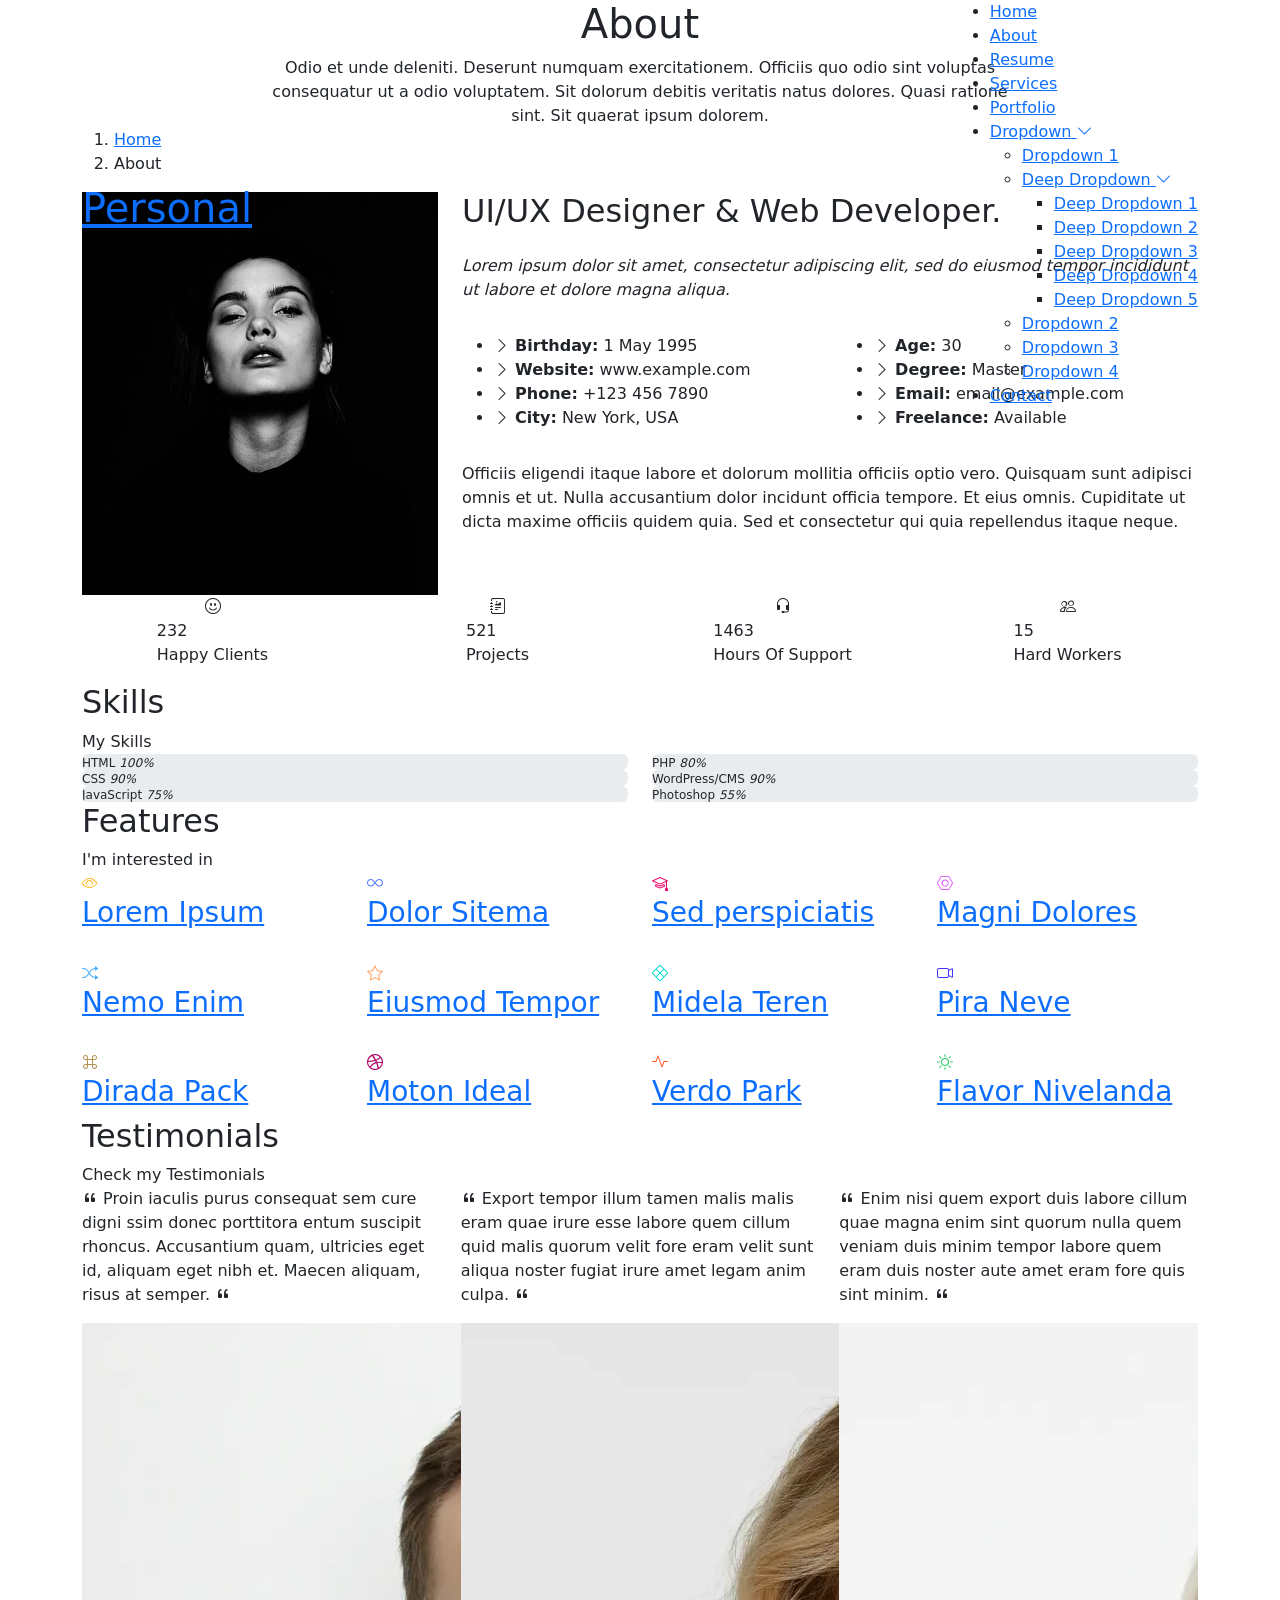
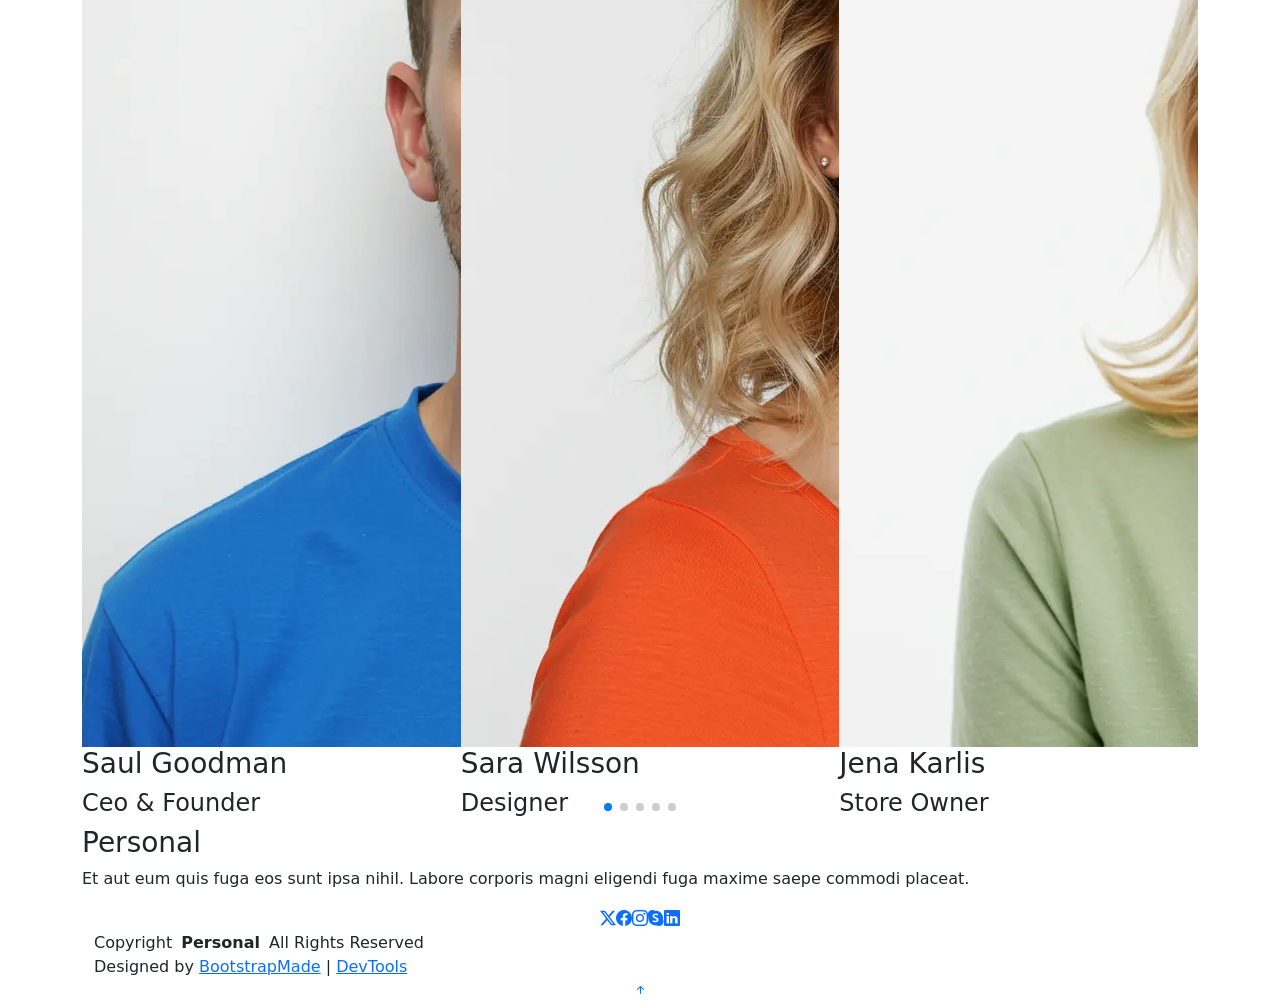
==== about.html @ 10276a89 "Upload for website template" ====
<!DOCTYPE html>
<html lang="en">

<head>
  <meta charset="utf-8">
  <meta content="width=device-width, initial-scale=1.0" name="viewport">
  <title>About - Personal Bootstrap Template</title>
  <meta name="description" content="">
  <meta name="keywords" content="">

  <!-- Favicons -->
  <link href="assets/img/favicon.png" rel="icon">
  <link href="assets/img/apple-touch-icon.png" rel="apple-touch-icon">

  <!-- Fonts -->
  <link href="https://fonts.googleapis.com" rel="preconnect">
  <link href="https://fonts.gstatic.com" rel="preconnect" crossorigin>
  <link href="https://fonts.googleapis.com/css2?family=Roboto:ital,wght@0,100;0,300;0,400;0,500;0,700;0,900;1,100;1,300;1,400;1,500;1,700;1,900&family=Poppins:ital,wght@0,100;0,200;0,300;0,400;0,500;0,600;0,700;0,800;0,900;1,100;1,200;1,300;1,400;1,500;1,600;1,700;1,800;1,900&family=Raleway:ital,wght@0,100;0,200;0,300;0,400;0,500;0,600;0,700;0,800;0,900;1,100;1,200;1,300;1,400;1,500;1,600;1,700;1,800;1,900&display=swap" rel="stylesheet">

  <!-- Vendor CSS Files -->
  <link href="assets/vendor/bootstrap/css/bootstrap.min.css" rel="stylesheet">
  <link href="assets/vendor/bootstrap-icons/bootstrap-icons.css" rel="stylesheet">
  <link href="assets/vendor/aos/aos.css" rel="stylesheet">
  <link href="assets/vendor/swiper/swiper-bundle.min.css" rel="stylesheet">
  <link href="assets/vendor/glightbox/css/glightbox.min.css" rel="stylesheet">

  <!-- Main CSS File -->
  <link href="assets/css/main.css" rel="stylesheet">

  <!-- =======================================================
  * Template Name: Personal
  * Template URL: https://bootstrapmade.com/personal-free-resume-bootstrap-template/
  * Updated: Mar 05 2025 with Bootstrap v5.3.3
  * Author: BootstrapMade.com
  * License: https://bootstrapmade.com/license/
  ======================================================== -->
</head>

<body class="about-page">

  <header id="header" class="header d-flex align-items-center fixed-top">
    <div class="container-fluid container-xl position-relative d-flex align-items-center justify-content-between">

      <a href="index.html" class="logo d-flex align-items-center">
        <!-- Uncomment the line below if you also wish to use an image logo -->
        <!-- <img src="assets/img/logo.webp" alt=""> -->
        <h1 class="sitename">Personal</h1>
      </a>

      <nav id="navmenu" class="navmenu">
        <ul>
          <li><a href="index.html">Home</a></li>
          <li><a href="about.html" class="active">About</a></li>
          <li><a href="resume.html">Resume</a></li>
          <li><a href="services.html">Services</a></li>
          <li><a href="portfolio.html">Portfolio</a></li>
          <li class="dropdown"><a href="#"><span>Dropdown</span> <i class="bi bi-chevron-down toggle-dropdown"></i></a>
            <ul>
              <li><a href="#">Dropdown 1</a></li>
              <li class="dropdown"><a href="#"><span>Deep Dropdown</span> <i class="bi bi-chevron-down toggle-dropdown"></i></a>
                <ul>
                  <li><a href="#">Deep Dropdown 1</a></li>
                  <li><a href="#">Deep Dropdown 2</a></li>
                  <li><a href="#">Deep Dropdown 3</a></li>
                  <li><a href="#">Deep Dropdown 4</a></li>
                  <li><a href="#">Deep Dropdown 5</a></li>
                </ul>
              </li>
              <li><a href="#">Dropdown 2</a></li>
              <li><a href="#">Dropdown 3</a></li>
              <li><a href="#">Dropdown 4</a></li>
            </ul>
          </li>
          <li><a href="contact.html">Contact</a></li>
        </ul>
        <i class="mobile-nav-toggle d-xl-none bi bi-list"></i>
      </nav>

    </div>
  </header>

  <main class="main">

    <!-- Page Title -->
    <div class="page-title" data-aos="fade">
      <div class="heading">
        <div class="container">
          <div class="row d-flex justify-content-center text-center">
            <div class="col-lg-8">
              <h1>About</h1>
              <p class="mb-0">Odio et unde deleniti. Deserunt numquam exercitationem. Officiis quo odio sint voluptas consequatur ut a odio voluptatem. Sit dolorum debitis veritatis natus dolores. Quasi ratione sint. Sit quaerat ipsum dolorem.</p>
            </div>
          </div>
        </div>
      </div>
      <nav class="breadcrumbs">
        <div class="container">
          <ol>
            <li><a href="index.html">Home</a></li>
            <li class="current">About</li>
          </ol>
        </div>
      </nav>
    </div><!-- End Page Title -->

    <!-- About Section -->
    <section id="about" class="about section">

      <div class="container" data-aos="fade-up" data-aos-delay="100">

        <div class="row gy-4 justify-content-center">
          <div class="col-lg-4">
            <img src="assets/img/profile-img.jpg" class="img-fluid" alt="">
          </div>
          <div class="col-lg-8 content">
            <h2>UI/UX Designer &amp; Web Developer.</h2>
            <p class="fst-italic py-3">
              Lorem ipsum dolor sit amet, consectetur adipiscing elit, sed do eiusmod tempor incididunt ut labore et dolore
              magna aliqua.
            </p>
            <div class="row">
              <div class="col-lg-6">
                <ul>
                  <li><i class="bi bi-chevron-right"></i> <strong>Birthday:</strong> <span>1 May 1995</span></li>
                  <li><i class="bi bi-chevron-right"></i> <strong>Website:</strong> <span>www.example.com</span></li>
                  <li><i class="bi bi-chevron-right"></i> <strong>Phone:</strong> <span>+123 456 7890</span></li>
                  <li><i class="bi bi-chevron-right"></i> <strong>City:</strong> <span>New York, USA</span></li>
                </ul>
              </div>
              <div class="col-lg-6">
                <ul>
                  <li><i class="bi bi-chevron-right"></i> <strong>Age:</strong> <span>30</span></li>
                  <li><i class="bi bi-chevron-right"></i> <strong>Degree:</strong> <span>Master</span></li>
                  <li><i class="bi bi-chevron-right"></i> <strong>Email:</strong> <span>email@example.com</span></li>
                  <li><i class="bi bi-chevron-right"></i> <strong>Freelance:</strong> <span>Available</span></li>
                </ul>
              </div>
            </div>
            <p class="py-3">
              Officiis eligendi itaque labore et dolorum mollitia officiis optio vero. Quisquam sunt adipisci omnis et ut. Nulla accusantium dolor incidunt officia tempore. Et eius omnis.
              Cupiditate ut dicta maxime officiis quidem quia. Sed et consectetur qui quia repellendus itaque neque.
            </p>
          </div>
        </div>

      </div>

    </section><!-- /About Section -->

    <!-- Stats Section -->
    <section id="stats" class="stats section">

      <div class="container" data-aos="fade-up" data-aos-delay="100">

        <div class="row gy-4">

          <div class="col-lg-3 col-md-6 d-flex flex-column align-items-center">
            <i class="bi bi-emoji-smile"></i>
            <div class="stats-item">
              <span data-purecounter-start="0" data-purecounter-end="232" data-purecounter-duration="1" class="purecounter"></span>
              <p>Happy Clients</p>
            </div>
          </div><!-- End Stats Item -->

          <div class="col-lg-3 col-md-6 d-flex flex-column align-items-center">
            <i class="bi bi-journal-richtext"></i>
            <div class="stats-item">
              <span data-purecounter-start="0" data-purecounter-end="521" data-purecounter-duration="1" class="purecounter"></span>
              <p>Projects</p>
            </div>
          </div><!-- End Stats Item -->

          <div class="col-lg-3 col-md-6 d-flex flex-column align-items-center">
            <i class="bi bi-headset"></i>
            <div class="stats-item">
              <span data-purecounter-start="0" data-purecounter-end="1463" data-purecounter-duration="1" class="purecounter"></span>
              <p>Hours Of Support</p>
            </div>
          </div><!-- End Stats Item -->

          <div class="col-lg-3 col-md-6 d-flex flex-column align-items-center">
            <i class="bi bi-people"></i>
            <div class="stats-item">
              <span data-purecounter-start="0" data-purecounter-end="15" data-purecounter-duration="1" class="purecounter"></span>
              <p>Hard Workers</p>
            </div>
          </div><!-- End Stats Item -->

        </div>

      </div>

    </section><!-- /Stats Section -->

    <!-- Skills Section -->
    <section id="skills" class="skills section">

      <!-- Section Title -->
      <div class="container section-title" data-aos="fade-up">
        <h2>Skills</h2>
        <div><span>My</span> <span class="description-title">Skills</span></div>
      </div><!-- End Section Title -->

      <div class="container" data-aos="fade-up" data-aos-delay="100">

        <div class="row skills-content skills-animation">

          <div class="col-lg-6">

            <div class="progress">
              <span class="skill"><span>HTML</span> <i class="val">100%</i></span>
              <div class="progress-bar-wrap">
                <div class="progress-bar" role="progressbar" aria-valuenow="100" aria-valuemin="0" aria-valuemax="100"></div>
              </div>
            </div><!-- End Skills Item -->

            <div class="progress">
              <span class="skill"><span>CSS</span> <i class="val">90%</i></span>
              <div class="progress-bar-wrap">
                <div class="progress-bar" role="progressbar" aria-valuenow="90" aria-valuemin="0" aria-valuemax="100"></div>
              </div>
            </div><!-- End Skills Item -->

            <div class="progress">
              <span class="skill"><span>JavaScript</span> <i class="val">75%</i></span>
              <div class="progress-bar-wrap">
                <div class="progress-bar" role="progressbar" aria-valuenow="75" aria-valuemin="0" aria-valuemax="100"></div>
              </div>
            </div><!-- End Skills Item -->

          </div>

          <div class="col-lg-6">

            <div class="progress">
              <span class="skill"><span>PHP</span> <i class="val">80%</i></span>
              <div class="progress-bar-wrap">
                <div class="progress-bar" role="progressbar" aria-valuenow="80" aria-valuemin="0" aria-valuemax="100"></div>
              </div>
            </div><!-- End Skills Item -->

            <div class="progress">
              <span class="skill"><span>WordPress/CMS</span> <i class="val">90%</i></span>
              <div class="progress-bar-wrap">
                <div class="progress-bar" role="progressbar" aria-valuenow="90" aria-valuemin="0" aria-valuemax="100"></div>
              </div>
            </div><!-- End Skills Item -->

            <div class="progress">
              <span class="skill"><span>Photoshop</span> <i class="val">55%</i></span>
              <div class="progress-bar-wrap">
                <div class="progress-bar" role="progressbar" aria-valuenow="55" aria-valuemin="0" aria-valuemax="100"></div>
              </div>
            </div><!-- End Skills Item -->

          </div>

        </div>

      </div>

    </section><!-- /Skills Section -->

    <!-- Interests Section -->
    <section id="interests" class="interests section">

      <!-- Section Title -->
      <div class="container section-title" data-aos="fade-up">
        <h2>Features</h2>
        <div><span>I'm</span> <span class="description-title">interested in</span></div>
      </div><!-- End Section Title -->

      <div class="container">

        <div class="row gy-4">

          <div class="col-lg-3 col-md-4" data-aos="fade-up" data-aos-delay="100">
            <div class="features-item">
              <i class="bi bi-eye" style="color: #ffbb2c;"></i>
              <h3><a href="" class="stretched-link">Lorem Ipsum</a></h3>
            </div>
          </div><!-- End Feature Item -->

          <div class="col-lg-3 col-md-4" data-aos="fade-up" data-aos-delay="200">
            <div class="features-item">
              <i class="bi bi-infinity" style="color: #5578ff;"></i>
              <h3><a href="" class="stretched-link">Dolor Sitema</a></h3>
            </div>
          </div><!-- End Feature Item -->

          <div class="col-lg-3 col-md-4" data-aos="fade-up" data-aos-delay="300">
            <div class="features-item">
              <i class="bi bi-mortarboard" style="color: #e80368;"></i>
              <h3><a href="" class="stretched-link">Sed perspiciatis</a></h3>
            </div>
          </div><!-- End Feature Item -->

          <div class="col-lg-3 col-md-4" data-aos="fade-up" data-aos-delay="400">
            <div class="features-item">
              <i class="bi bi-nut" style="color: #e361ff;"></i>
              <h3><a href="" class="stretched-link">Magni Dolores</a></h3>
            </div>
          </div><!-- End Feature Item -->

          <div class="col-lg-3 col-md-4" data-aos="fade-up" data-aos-delay="500">
            <div class="features-item">
              <i class="bi bi-shuffle" style="color: #47aeff;"></i>
              <h3><a href="" class="stretched-link">Nemo Enim</a></h3>
            </div>
          </div><!-- End Feature Item -->

          <div class="col-lg-3 col-md-4" data-aos="fade-up" data-aos-delay="600">
            <div class="features-item">
              <i class="bi bi-star" style="color: #ffa76e;"></i>
              <h3><a href="" class="stretched-link">Eiusmod Tempor</a></h3>
            </div>
          </div><!-- End Feature Item -->

          <div class="col-lg-3 col-md-4" data-aos="fade-up" data-aos-delay="700">
            <div class="features-item">
              <i class="bi bi-x-diamond" style="color: #11dbcf;"></i>
              <h3><a href="" class="stretched-link">Midela Teren</a></h3>
            </div>
          </div><!-- End Feature Item -->

          <div class="col-lg-3 col-md-4" data-aos="fade-up" data-aos-delay="800">
            <div class="features-item">
              <i class="bi bi-camera-video" style="color: #4233ff;"></i>
              <h3><a href="" class="stretched-link">Pira Neve</a></h3>
            </div>
          </div><!-- End Feature Item -->

          <div class="col-lg-3 col-md-4" data-aos="fade-up" data-aos-delay="900">
            <div class="features-item">
              <i class="bi bi-command" style="color: #b2904f;"></i>
              <h3><a href="" class="stretched-link">Dirada Pack</a></h3>
            </div>
          </div><!-- End Feature Item -->

          <div class="col-lg-3 col-md-4" data-aos="fade-up" data-aos-delay="1000">
            <div class="features-item">
              <i class="bi bi-dribbble" style="color: #b20969;"></i>
              <h3><a href="" class="stretched-link">Moton Ideal</a></h3>
            </div>
          </div><!-- End Feature Item -->

          <div class="col-lg-3 col-md-4" data-aos="fade-up" data-aos-delay="1100">
            <div class="features-item">
              <i class="bi bi-activity" style="color: #ff5828;"></i>
              <h3><a href="" class="stretched-link">Verdo Park</a></h3>
            </div>
          </div><!-- End Feature Item -->

          <div class="col-lg-3 col-md-4" data-aos="fade-up" data-aos-delay="1200">
            <div class="features-item">
              <i class="bi bi-brightness-high" style="color: #29cc61;"></i>
              <h3><a href="" class="stretched-link">Flavor Nivelanda</a></h3>
            </div>
          </div><!-- End Feature Item -->

        </div>

      </div>

    </section><!-- /Interests Section -->

    <!-- Testimonials Section -->
    <section id="testimonials" class="testimonials section">

      <!-- Section Title -->
      <div class="container section-title" data-aos="fade-up">
        <h2>Testimonials</h2>
        <div><span>Check my</span> <span class="description-title">Testimonials</span></div>
      </div><!-- End Section Title -->

      <div class="container" data-aos="fade-up" data-aos-delay="100">

        <div class="swiper init-swiper" data-speed="600" data-delay="5000">
          <script type="application/json" class="swiper-config">
            {
              "loop": true,
              "speed": 600,
              "autoplay": {
                "delay": 5000
              },
              "slidesPerView": "auto",
              "pagination": {
                "el": ".swiper-pagination",
                "type": "bullets",
                "clickable": true
              },
              "breakpoints": {
                "320": {
                  "slidesPerView": 1,
                  "spaceBetween": 40
                },
                "1200": {
                  "slidesPerView": 3,
                  "spaceBetween": 20
                }
              }
            }
          </script>
          <div class="swiper-wrapper">

            <div class="swiper-slide">
              <div class="testimonial-item" "="">
            <p>
              <i class=" bi bi-quote quote-icon-left"></i>
                <span>Proin iaculis purus consequat sem cure digni ssim donec porttitora entum suscipit rhoncus. Accusantium quam, ultricies eget id, aliquam eget nibh et. Maecen aliquam, risus at semper.</span>
                <i class="bi bi-quote quote-icon-right"></i>
                </p>
                <img src="assets/img/person/person-m-9.webp" class="testimonial-img" alt="">
                <h3>Saul Goodman</h3>
                <h4>Ceo &amp; Founder</h4>
              </div>
            </div><!-- End testimonial item -->

            <div class="swiper-slide">
              <div class="testimonial-item">
                <p>
                  <i class="bi bi-quote quote-icon-left"></i>
                  <span>Export tempor illum tamen malis malis eram quae irure esse labore quem cillum quid malis quorum velit fore eram velit sunt aliqua noster fugiat irure amet legam anim culpa.</span>
                  <i class="bi bi-quote quote-icon-right"></i>
                </p>
                <img src="assets/img/person/person-f-5.webp" class="testimonial-img" alt="">
                <h3>Sara Wilsson</h3>
                <h4>Designer</h4>
              </div>
            </div><!-- End testimonial item -->

            <div class="swiper-slide">
              <div class="testimonial-item">
                <p>
                  <i class="bi bi-quote quote-icon-left"></i>
                  <span>Enim nisi quem export duis labore cillum quae magna enim sint quorum nulla quem veniam duis minim tempor labore quem eram duis noster aute amet eram fore quis sint minim.</span>
                  <i class="bi bi-quote quote-icon-right"></i>
                </p>
                <img src="assets/img/person/person-f-12.webp" class="testimonial-img" alt="">
                <h3>Jena Karlis</h3>
                <h4>Store Owner</h4>
              </div>
            </div><!-- End testimonial item -->

            <div class="swiper-slide">
              <div class="testimonial-item">
                <p>
                  <i class="bi bi-quote quote-icon-left"></i>
                  <span>Fugiat enim eram quae cillum dolore dolor amet nulla culpa multos export minim fugiat dolor enim duis veniam ipsum anim magna sunt elit fore quem dolore labore illum veniam.</span>
                  <i class="bi bi-quote quote-icon-right"></i>
                </p>
                <img src="assets/img/person/person-m-12.webp" class="testimonial-img" alt="">
                <h3>Matt Brandon</h3>
                <h4>Freelancer</h4>
              </div>
            </div><!-- End testimonial item -->

            <div class="swiper-slide">
              <div class="testimonial-item">
                <p>
                  <i class="bi bi-quote quote-icon-left"></i>
                  <span>Quis quorum aliqua sint quem legam fore sunt eram irure aliqua veniam tempor noster veniam sunt culpa nulla illum cillum fugiat legam esse veniam culpa fore nisi cillum quid.</span>
                  <i class="bi bi-quote quote-icon-right"></i>
                </p>
                <img src="assets/img/person/person-m-13.webp" class="testimonial-img" alt="">
                <h3>John Larson</h3>
                <h4>Entrepreneur</h4>
              </div>
            </div><!-- End testimonial item -->

          </div>
          <div class="swiper-pagination"></div>
        </div>

      </div>

    </section><!-- /Testimonials Section -->

  </main>

  <footer id="footer" class="footer dark-background">
    <div class="container">
      <h3 class="sitename">Personal</h3>
      <p>Et aut eum quis fuga eos sunt ipsa nihil. Labore corporis magni eligendi fuga maxime saepe commodi placeat.</p>
      <div class="social-links d-flex justify-content-center">
        <a href=""><i class="bi bi-twitter-x"></i></a>
        <a href=""><i class="bi bi-facebook"></i></a>
        <a href=""><i class="bi bi-instagram"></i></a>
        <a href=""><i class="bi bi-skype"></i></a>
        <a href=""><i class="bi bi-linkedin"></i></a>
      </div>
      <div class="container">
        <div class="copyright">
          <span>Copyright</span> <strong class="px-1 sitename">Personal</strong> <span>All Rights Reserved</span>
        </div>
        <div class="credits">
          <!-- All the links in the footer should remain intact. -->
          <!-- You can delete the links only if you've purchased the pro version. -->
          <!-- Licensing information: https://bootstrapmade.com/license/ -->
          <!-- Purchase the pro version with working PHP/AJAX contact form: [buy-url] -->
          Designed by <a href="https://bootstrapmade.com/">BootstrapMade</a> | <a href="https://bootstrapmade.com/tools/">DevTools</a>
        </div>
      </div>
    </div>
  </footer>

  <!-- Scroll Top -->
  <a href="#" id="scroll-top" class="scroll-top d-flex align-items-center justify-content-center"><i class="bi bi-arrow-up-short"></i></a>

  <!-- Preloader -->
  <div id="preloader"></div>

  <!-- Vendor JS Files -->
  <script src="assets/vendor/bootstrap/js/bootstrap.bundle.min.js"></script>
  <script src="assets/vendor/php-email-form/validate.js"></script>
  <script src="assets/vendor/aos/aos.js"></script>
  <script src="assets/vendor/typed.js/typed.umd.js"></script>
  <script src="assets/vendor/purecounter/purecounter_vanilla.js"></script>
  <script src="assets/vendor/waypoints/noframework.waypoints.js"></script>
  <script src="assets/vendor/swiper/swiper-bundle.min.js"></script>
  <script src="assets/vendor/glightbox/js/glightbox.min.js"></script>
  <script src="assets/vendor/imagesloaded/imagesloaded.pkgd.min.js"></script>
  <script src="assets/vendor/isotope-layout/isotope.pkgd.min.js"></script>

  <!-- Main JS File -->
  <script src="assets/js/main.js"></script>

</body>

</html>
---- assets/css/main.css ----
/**
* Template Name: Personal
* Template URL: https://bootstrapmade.com/personal-free-resume-bootstrap-template/
* Updated: Mar 05 2025 with Bootstrap v5.3.3
* Author: BootstrapMade.com
* License: https://bootstrapmade.com/license/
*/

/*--------------------------------------------------------------
# Font & Color Variables
# Help: https://bootstrapmade.com/color-system/
--------------------------------------------------------------*/
/* Fonts */
:root {
  --default-font: "Roboto",  system-ui, -apple-system, "Segoe UI", Roboto, "Helvetica Neue", Arial, "Noto Sans", "Liberation Sans", sans-serif, "Apple Color Emoji", "Segoe UI Emoji", "Segoe UI Symbol", "Noto Color Emoji";
  --heading-font: "Raleway",  sans-serif;
  --nav-font: "Poppins",  sans-serif;
}

/* Global Colors - The following color variables are used throughout the website. Updating them here will change the color scheme of the entire website */
:root { 
  --background-color: #000000; /* Background color for the entire website, including individual sections */
  --default-color: #fafafa; /* Default color used for the majority of the text content across the entire website */
  --heading-color: #ffffff; /* Color for headings, subheadings and title throughout the website */
  --accent-color: #18d26e; /* Accent color that represents your brand on the website. It's used for buttons, links, and other elements that need to stand out */
  --surface-color: #1a1a1a; /* The surface color is used as a background of boxed elements within sections, such as cards, icon boxes, or other elements that require a visual separation from the global background. */
  --contrast-color: #000000; /* Contrast color for text, ensuring readability against backgrounds of accent, heading, or default colors. */
}

/* Nav Menu Colors - The following color variables are used specifically for the navigation menu. They are separate from the global colors to allow for more customization options */
:root {
  --nav-color: #fafafa;  /* The default color of the main navmenu links */
  --nav-hover-color: #18d26e; /* Applied to main navmenu links when they are hovered over or active */
  --nav-mobile-background-color: #1a1a1a; /* Used as the background color for mobile navigation menu */
  --nav-dropdown-background-color: #1a1a1a; /* Used as the background color for dropdown items that appear when hovering over primary navigation items */
  --nav-dropdown-color: #fafafa; /* Used for navigation links of the dropdown items in the navigation menu. */
  --nav-dropdown-hover-color: #18d26e; /* Similar to --nav-hover-color, this color is applied to dropdown navigation links when they are hovered over. */
}

/* Color Presets - These classes override global colors when applied to any section or element, providing reuse of the sam color scheme. */

.light-background {
  --background-color: #1a1a1a;
  --surface-color: #343434;
}

.dark-background {
  --background-color: rgba(15, 15, 15, 0.975);
  --default-color: #ffffff;
  --heading-color: #ffffff;
  --surface-color: #292929f9;
  --contrast-color: #000000;
}

/* Smooth scroll */
:root {
  scroll-behavior: smooth;
}

/*--------------------------------------------------------------
# General Styling & Shared Classes
--------------------------------------------------------------*/
body {
  color: var(--default-color);
  background-color: var(--background-color);
  font-family: var(--default-font);
}

a {
  color: var(--accent-color);
  text-decoration: none;
  transition: 0.3s;
}

a:hover {
  color: color-mix(in srgb, var(--accent-color), transparent 25%);
  text-decoration: none;
}

h1,
h2,
h3,
h4,
h5,
h6 {
  color: var(--heading-color);
  font-family: var(--heading-font);
}

/* PHP Email Form Messages
------------------------------*/
.php-email-form .error-message {
  display: none;
  background: #df1529;
  color: #ffffff;
  text-align: left;
  padding: 15px;
  margin-bottom: 24px;
  font-weight: 600;
}

.php-email-form .sent-message {
  display: none;
  color: #ffffff;
  background: #059652;
  text-align: center;
  padding: 15px;
  margin-bottom: 24px;
  font-weight: 600;
}

.php-email-form .loading {
  display: none;
  background: var(--surface-color);
  text-align: center;
  padding: 15px;
  margin-bottom: 24px;
}

.php-email-form .loading:before {
  content: "";
  display: inline-block;
  border-radius: 50%;
  width: 24px;
  height: 24px;
  margin: 0 10px -6px 0;
  border: 3px solid var(--accent-color);
  border-top-color: var(--surface-color);
  animation: php-email-form-loading 1s linear infinite;
}

@keyframes php-email-form-loading {
  0% {
    transform: rotate(0deg);
  }

  100% {
    transform: rotate(360deg);
  }
}

/*--------------------------------------------------------------
# Global Header
--------------------------------------------------------------*/
.header {
  --background-color: rgba(0, 0, 0, 0);
  color: var(--default-color);
  background-color: var(--background-color);
  padding: 15px 0;
  transition: all 0.5s;
  z-index: 997;
}

.header .logo {
  line-height: 1;
}

.header .logo img {
  max-height: 32px;
  margin-right: 8px;
}

.header .logo h1 {
  font-size: 30px;
  margin: 0;
  font-weight: 700;
  color: var(--heading-color);
}

.scrolled .header {
  box-shadow: 0px 0 18px rgba(0, 0, 0, 0.1);
}

/* Global Header on Scroll
------------------------------*/
.scrolled .header {
  --background-color: rgba(0, 0, 0, 0.8);
}

/*--------------------------------------------------------------
# Navigation Menu
--------------------------------------------------------------*/
/* Desktop Navigation */
@media (min-width: 1200px) {
  .navmenu {
    padding: 0;
  }

  .navmenu ul {
    margin: 0;
    padding: 0;
    display: flex;
    list-style: none;
    align-items: center;
  }

  .navmenu li {
    position: relative;
  }

  .navmenu>ul>li {
    white-space: nowrap;
    padding: 15px 14px;
  }

  .navmenu>ul>li:last-child {
    padding-right: 0;
  }

  .navmenu a,
  .navmenu a:focus {
    color: var(--nav-color);
    font-size: 15px;
    padding: 0 2px;
    font-family: var(--nav-font);
    font-weight: 400;
    display: flex;
    align-items: center;
    justify-content: space-between;
    white-space: nowrap;
    transition: 0.3s;
    position: relative;
  }

  .navmenu a i,
  .navmenu a:focus i {
    font-size: 12px;
    line-height: 0;
    margin-left: 5px;
    transition: 0.3s;
  }

  .navmenu>ul>li>a:before {
    content: "";
    position: absolute;
    height: 2px;
    bottom: -6px;
    left: 0;
    background-color: var(--nav-hover-color);
    visibility: hidden;
    width: 0px;
    transition: all 0.3s ease-in-out 0s;
  }

  .navmenu a:hover:before,
  .navmenu li:hover>a:before,
  .navmenu .active:before {
    visibility: visible;
    width: 25px;
  }

  .navmenu li:hover>a,
  .navmenu .active,
  .navmenu .active:focus {
    color: var(--nav-hover-color);
  }

  .navmenu .dropdown ul {
    margin: 0;
    padding: 10px 0;
    background: var(--nav-dropdown-background-color);
    display: block;
    position: absolute;
    visibility: hidden;
    left: 14px;
    top: 130%;
    opacity: 0;
    transition: 0.3s;
    border-radius: 4px;
    z-index: 99;
    box-shadow: 0px 0px 30px rgba(0, 0, 0, 0.1);
  }

  .navmenu .dropdown ul li {
    min-width: 200px;
  }

  .navmenu .dropdown ul a {
    padding: 10px 20px;
    font-size: 15px;
    text-transform: none;
    color: var(--nav-dropdown-color);
  }

  .navmenu .dropdown ul a i {
    font-size: 12px;
  }

  .navmenu .dropdown ul a:hover,
  .navmenu .dropdown ul .active:hover,
  .navmenu .dropdown ul li:hover>a {
    color: var(--nav-dropdown-hover-color);
  }

  .navmenu .dropdown:hover>ul {
    opacity: 1;
    top: 100%;
    visibility: visible;
  }

  .navmenu .dropdown .dropdown ul {
    top: 0;
    left: -90%;
    visibility: hidden;
  }

  .navmenu .dropdown .dropdown:hover>ul {
    opacity: 1;
    top: 0;
    left: -100%;
    visibility: visible;
  }
}

/* Mobile Navigation */
@media (max-width: 1199px) {
  .mobile-nav-toggle {
    color: var(--nav-color);
    font-size: 28px;
    line-height: 0;
    margin-right: 10px;
    cursor: pointer;
    transition: color 0.3s;
  }

  .navmenu {
    padding: 0;
    z-index: 9997;
  }

  .navmenu ul {
    display: none;
    list-style: none;
    position: absolute;
    inset: 60px 20px 20px 20px;
    padding: 10px 0;
    margin: 0;
    border-radius: 6px;
    background-color: var(--nav-mobile-background-color);
    border: 1px solid color-mix(in srgb, var(--default-color), transparent 90%);
    box-shadow: none;
    overflow-y: auto;
    transition: 0.3s;
    z-index: 9998;
  }

  .navmenu a,
  .navmenu a:focus {
    color: var(--nav-dropdown-color);
    padding: 10px 20px;
    font-family: var(--nav-font);
    font-size: 17px;
    font-weight: 500;
    display: flex;
    align-items: center;
    justify-content: space-between;
    white-space: nowrap;
    transition: 0.3s;
  }

  .navmenu a i,
  .navmenu a:focus i {
    font-size: 12px;
    line-height: 0;
    margin-left: 5px;
    width: 30px;
    height: 30px;
    display: flex;
    align-items: center;
    justify-content: center;
    border-radius: 50%;
    transition: 0.3s;
    background-color: color-mix(in srgb, var(--accent-color), transparent 90%);
  }

  .navmenu a i:hover,
  .navmenu a:focus i:hover {
    background-color: var(--accent-color);
    color: var(--contrast-color);
  }

  .navmenu a:hover,
  .navmenu .active,
  .navmenu .active:focus {
    color: var(--nav-dropdown-hover-color);
  }

  .navmenu .active i,
  .navmenu .active:focus i {
    background-color: var(--accent-color);
    color: var(--contrast-color);
    transform: rotate(180deg);
  }

  .navmenu .dropdown ul {
    position: static;
    display: none;
    z-index: 99;
    padding: 10px 0;
    margin: 10px 20px;
    background-color: var(--nav-dropdown-background-color);
    transition: all 0.5s ease-in-out;
  }

  .navmenu .dropdown ul ul {
    background-color: rgba(33, 37, 41, 0.1);
  }

  .navmenu .dropdown>.dropdown-active {
    display: block;
    background-color: rgba(33, 37, 41, 0.03);
  }

  .mobile-nav-active {
    overflow: hidden;
  }

  .mobile-nav-active .mobile-nav-toggle {
    color: #fff;
    position: absolute;
    font-size: 32px;
    top: 15px;
    right: 15px;
    margin-right: 0;
    z-index: 9999;
  }

  .mobile-nav-active .navmenu {
    position: fixed;
    overflow: hidden;
    inset: 0;
    background: rgba(33, 37, 41, 0.8);
    transition: 0.3s;
  }

  .mobile-nav-active .navmenu>ul {
    display: block;
  }
}

/*--------------------------------------------------------------
# Global Footer
--------------------------------------------------------------*/
.footer {
  color: var(--default-color);
  background-color: var(--background-color);
  font-size: 14px;
  text-align: center;
  padding: 30px 0;
  position: relative;
}

.footer h3 {
  font-size: 36px;
  font-weight: 700;
  position: relative;
  padding: 0;
  margin: 0 0 15px 0;
}

.footer p {
  font-size: 15;
  font-style: italic;
  padding: 0;
  margin: 0 0 30px 0;
}

.footer .social-links {
  margin: 0 0 30px 0;
}

.footer .social-links a {
  font-size: 16px;
  display: flex;
  align-items: center;
  justify-content: center;
  background: var(--accent-color);
  color: var(--contrast-color);
  line-height: 1;
  margin: 0 4px;
  border-radius: 50%;
  text-align: center;
  width: 36px;
  height: 36px;
  transition: 0.3s;
}

.footer .social-links a:hover {
  background: color-mix(in srgb, var(--accent-color), transparent 20%);
  text-decoration: none;
}

.footer .copyright {
  padding-top: 25px;
  border-top: 1px solid color-mix(in srgb, var(--default-color), transparent 90%);
}

.footer .credits {
  font-size: 13px;
  padding-top: 5px;
}

/*--------------------------------------------------------------
# Preloader
--------------------------------------------------------------*/
#preloader {
  position: fixed;
  inset: 0;
  z-index: 999999;
  overflow: hidden;
  background: var(--background-color);
  transition: all 0.6s ease-out;
}

#preloader:before {
  content: "";
  position: fixed;
  top: calc(50% - 30px);
  left: calc(50% - 30px);
  border: 6px solid #ffffff;
  border-color: var(--accent-color) transparent var(--accent-color) transparent;
  border-radius: 50%;
  width: 60px;
  height: 60px;
  animation: animate-preloader 1.5s linear infinite;
}

@keyframes animate-preloader {
  0% {
    transform: rotate(0deg);
  }

  100% {
    transform: rotate(360deg);
  }
}

/*--------------------------------------------------------------
# Scroll Top Button
--------------------------------------------------------------*/
.scroll-top {
  position: fixed;
  visibility: hidden;
  opacity: 0;
  right: 15px;
  bottom: -15px;
  z-index: 99999;
  background-color: var(--accent-color);
  width: 44px;
  height: 44px;
  border-radius: 50px;
  transition: all 0.4s;
}

.scroll-top i {
  font-size: 24px;
  color: var(--contrast-color);
  line-height: 0;
}

.scroll-top:hover {
  background-color: color-mix(in srgb, var(--accent-color), transparent 20%);
  color: var(--contrast-color);
}

.scroll-top.active {
  visibility: visible;
  opacity: 1;
  bottom: 15px;
}

/*--------------------------------------------------------------
# Disable aos animation delay on mobile devices
--------------------------------------------------------------*/
@media screen and (max-width: 768px) {
  [data-aos-delay] {
    transition-delay: 0 !important;
  }
}

/*--------------------------------------------------------------
# Global Page Titles & Breadcrumbs
--------------------------------------------------------------*/
.page-title {
  color: var(--default-color);
  background-color: var(--background-color);
  position: relative;
}

.page-title .heading {
  padding: 160px 0 80px 0;
  border-top: 1px solid color-mix(in srgb, var(--default-color), transparent 90%);
}

.page-title .heading h1 {
  font-size: 38px;
  font-weight: 700;
}

.page-title nav {
  background-color: color-mix(in srgb, var(--default-color), transparent 90%);
  padding: 20px 0;
}

.page-title nav ol {
  display: flex;
  flex-wrap: wrap;
  list-style: none;
  margin: 0;
  font-size: 16px;
  font-weight: 600;
}

.page-title nav ol li+li {
  padding-left: 10px;
}

.page-title nav ol li+li::before {
  content: "/";
  display: inline-block;
  padding-right: 10px;
  color: color-mix(in srgb, var(--default-color), transparent 70%);
}

/*--------------------------------------------------------------
# Global Sections
--------------------------------------------------------------*/
section,
.section {
  color: var(--default-color);
  background-color: var(--background-color);
  padding: 60px 0;
  scroll-margin-top: 100px;
  overflow: clip;
}

@media (max-width: 1199px) {

  section,
  .section {
    scroll-margin-top: 66px;
  }
}

/*--------------------------------------------------------------
# Global Section Titles
--------------------------------------------------------------*/
.section-title {
  padding-bottom: 60px;
  position: relative;
}

.section-title h2 {
  font-size: 14px;
  font-weight: 500;
  padding: 0;
  line-height: 1px;
  margin: 0;
  letter-spacing: 1.5px;
  text-transform: uppercase;
  color: color-mix(in srgb, var(--default-color), transparent 50%);
  position: relative;
}

.section-title h2::after {
  content: "";
  width: 120px;
  height: 1px;
  display: inline-block;
  background: var(--accent-color);
  margin: 4px 10px;
}

.section-title div {
  color: var(--heading-color);
  margin: 0;
  margin: 0;
  font-size: 28px;
  font-weight: 700;
  text-transform: uppercase;
  font-family: var(--heading-font);
}

/*--------------------------------------------------------------
# Hero Section
--------------------------------------------------------------*/
.hero {
  width: 100%;
  min-height: 100vh;
  position: relative;
  padding: 80px 0;
  display: flex;
  align-items: center;
  justify-content: center;
}

.hero img {
  position: absolute;
  inset: 0;
  display: block;
  width: 100%;
  height: 100%;
  object-fit: cover;
  z-index: 1;
}

.hero .container {
  position: relative;
  z-index: 3;
}

.hero h2 {
  margin: 0;
  font-size: 64px;
  font-weight: 700;
}

.hero p {
  margin: 5px 0 0 0;
  font-size: 26px;
}

.hero p span {
  letter-spacing: 1px;
  border-bottom: 2px solid var(--accent-color);
}

.hero .social-links {
  margin-top: 25px;
}

.hero .social-links a {
  background-color: color-mix(in srgb, var(--default-color), transparent 90%);
  color: var(--default-color);
  font-size: 14px;
  width: 40px;
  height: 40px;
  border-radius: 50px;
  display: inline-flex;
  align-items: center;
  justify-content: center;
  margin-right: 20px;
  transition: 0.3s;
}

.hero .social-links a:hover {
  background-color: var(--accent-color);
}

@media (max-width: 768px) {
  .hero h2 {
    font-size: 32px;
  }

  .hero p {
    font-size: 20px;
  }
}

/*--------------------------------------------------------------
# About Section
--------------------------------------------------------------*/
.about .content h2 {
  font-weight: 700;
  font-size: 24px;
}

.about .content ul {
  list-style: none;
  padding: 0;
}

.about .content ul li {
  margin-bottom: 20px;
  display: flex;
  align-items: center;
}

.about .content ul strong {
  margin-right: 10px;
}

.about .content ul i {
  font-size: 16px;
  margin-right: 5px;
  color: var(--accent-color);
  line-height: 0;
}

/*--------------------------------------------------------------
# Stats Section
--------------------------------------------------------------*/
.stats i {
  background-color: var(--surface-color);
  color: var(--accent-color);
  box-shadow: 0px 2px 25px rgba(0, 0, 0, 0.1);
  width: 54px;
  height: 54px;
  font-size: 24px;
  border-radius: 50px;
  border: 2px solid var(--background-color);
  display: inline-flex;
  align-items: center;
  justify-content: center;
  position: relative;
  z-index: 1;
}

.stats .stats-item {
  background-color: var(--surface-color);
  margin-top: -27px;
  padding: 30px 30px 25px 30px;
  width: 100%;
  position: relative;
  text-align: center;
  box-shadow: 0px 2px 35px rgba(0, 0, 0, 0.1);
  border-radius: 4px;
  z-index: 0;
}

.stats .stats-item span {
  font-size: 36px;
  display: block;
  font-weight: 700;
  color: color-mix(in srgb, var(--default-color), transparent 20%);
}

.stats .stats-item p {
  padding: 0;
  margin: 0;
  font-family: var(--heading-font);
  font-size: 16px;
}

/*--------------------------------------------------------------
# Skills Section
--------------------------------------------------------------*/
.skills .progress {
  height: 60px;
  display: block;
  background: none;
  border-radius: 0;
}

.skills .progress .skill {
  color: var(--heading-color);
  padding: 0;
  margin: 0 0 6px 0;
  text-transform: uppercase;
  display: block;
  font-weight: 600;
  font-family: var(--heading-font);
}

.skills .progress .skill .val {
  float: right;
  font-style: normal;
}

.skills .progress-bar-wrap {
  background: color-mix(in srgb, var(--default-color), transparent 90%);
  height: 10px;
}

.skills .progress-bar {
  width: 1px;
  height: 10px;
  transition: 0.9s;
  background-color: var(--accent-color);
}

/*--------------------------------------------------------------
# Interests Section
--------------------------------------------------------------*/
.interests .features-item {
  background-color: var(--surface-color);
  display: flex;
  align-items: center;
  padding: 20px;
  transition: 0.3s;
  border: 1px solid color-mix(in srgb, var(--default-color), transparent 90%);
  position: relative;
}

.interests .features-item i {
  font-size: 32px;
  padding-right: 10px;
  line-height: 0;
}

.interests .features-item h3 {
  font-weight: 700;
  margin: 0;
  padding: 0;
  line-height: 1;
  font-size: 16px;
}

.interests .features-item h3 a {
  color: var(--heading-color);
  transition: 0.3s;
}

.interests .features-item:hover {
  border-color: var(--accent-color);
}

.interests .features-item:hover h3 a {
  color: var(--accent-color);
}

/*--------------------------------------------------------------
# Testimonials Section
--------------------------------------------------------------*/
.testimonials .testimonials-carousel,
.testimonials .testimonials-slider {
  overflow: hidden;
}

.testimonials .testimonial-item {
  box-sizing: content-box;
  min-height: 320px;
}

.testimonials .testimonial-item .testimonial-img {
  width: 90px;
  border-radius: 50%;
  margin: -40px 0 0 40px;
  position: relative;
  z-index: 2;
  border: 6px solid var(--background-color);
}

.testimonials .testimonial-item h3 {
  font-size: 18px;
  font-weight: bold;
  margin: 10px 0 5px 45px;
}

.testimonials .testimonial-item h4 {
  font-size: 14px;
  color: color-mix(in srgb, var(--default-color), transparent 20%);
  margin: 0 0 0 45px;
}

.testimonials .testimonial-item .quote-icon-left,
.testimonials .testimonial-item .quote-icon-right {
  color: color-mix(in srgb, var(--accent-color), transparent 50%);
  font-size: 26px;
  line-height: 0;
}

.testimonials .testimonial-item .quote-icon-left {
  display: inline-block;
  left: -5px;
  position: relative;
}

.testimonials .testimonial-item .quote-icon-right {
  display: inline-block;
  right: -5px;
  position: relative;
  top: 10px;
  transform: scale(-1, -1);
}

.testimonials .testimonial-item p {
  font-style: italic;
  margin: 0 15px 0 15px;
  padding: 20px 20px 60px 20px;
  background: var(--surface-color);
  border-radius: 6px;
  position: relative;
  z-index: 1;
}

.testimonials .swiper-wrapper {
  height: auto;
}

.testimonials .swiper-pagination {
  margin-top: 20px;
  position: relative;
}

.testimonials .swiper-pagination .swiper-pagination-bullet {
  width: 12px;
  height: 12px;
  background-color: var(--background-color);
  opacity: 1;
  border: 1px solid var(--accent-color);
}

.testimonials .swiper-pagination .swiper-pagination-bullet-active {
  background-color: var(--accent-color);
}

/*--------------------------------------------------------------
# Resume Section
--------------------------------------------------------------*/
.resume .resume-title {
  color: var(--heading-color);
  font-size: 26px;
  font-weight: 700;
  margin-top: 20px;
  margin-bottom: 20px;
}

.resume .resume-item {
  padding: 0 0 20px 20px;
  margin-top: -2px;
  border-left: 2px solid var(--accent-color);
  position: relative;
}

.resume .resume-item h4 {
  line-height: 18px;
  font-size: 18px;
  font-weight: 600;
  text-transform: uppercase;
  color: color-mix(in srgb, var(--default-color), transparent 20%);
  margin-bottom: 10px;
}

.resume .resume-item h5 {
  font-size: 16px;
  padding: 5px 15px;
  display: inline-block;
  font-weight: 600;
  margin-bottom: 10px;
}

.resume .resume-item ul {
  padding-left: 20px;
}

.resume .resume-item ul li {
  padding-bottom: 10px;
}

.resume .resume-item:last-child {
  padding-bottom: 0;
}

.resume .resume-item::before {
  content: "";
  position: absolute;
  width: 16px;
  height: 16px;
  border-radius: 50px;
  left: -9px;
  top: 0;
  background: var(--background-color);
  border: 2px solid var(--accent-color);
}

/*--------------------------------------------------------------
# Services Section
--------------------------------------------------------------*/
.services .service-item {
  background-color: var(--surface-color);
  text-align: center;
  padding: 80px 20px;
  transition: all ease-in-out 0.3s;
  height: 100%;
}

.services .service-item .icon {
  margin: 0 auto;
  width: 64px;
  height: 64px;
  background: var(--accent-color);
  border-radius: 4px;
  display: flex;
  align-items: center;
  justify-content: center;
  margin-bottom: 20px;
  transition: 0.3s;
  transform-style: preserve-3d;
}

.services .service-item .icon i {
  color: var(--contrast-color);
  font-size: 28px;
  transition: ease-in-out 0.3s;
}

.services .service-item .icon::before {
  position: absolute;
  content: "";
  left: -8px;
  top: -8px;
  height: 100%;
  width: 100%;
  background: color-mix(in srgb, var(--accent-color), transparent 80%);
  border-radius: 5px;
  transition: all 0.3s ease-out 0s;
  transform: translateZ(-1px);
}

.services .service-item h3 {
  font-weight: 700;
  margin: 10px 0 15px 0;
  font-size: 22px;
}

.services .service-item p {
  line-height: 24px;
  font-size: 14px;
  margin-bottom: 0;
}

.services .service-item:hover {
  background: var(--accent-color);
  border-color: var(--accent-color);
}

.services .service-item:hover .icon {
  background: var(--surface-color);
}

.services .service-item:hover .icon i {
  color: var(--accent-color);
}

.services .service-item:hover .icon::before {
  background: color-mix(in srgb, var(--background-color), transparent 70%);
}

.services .service-item:hover h3,
.services .service-item:hover p {
  color: var(--contrast-color);
}

/*--------------------------------------------------------------
# Service Details Section
--------------------------------------------------------------*/
.service-details .services-list {
  background-color: var(--surface-color);
  padding: 10px 30px;
  border: 1px solid color-mix(in srgb, var(--default-color), transparent 90%);
  margin-bottom: 20px;
}

.service-details .services-list a {
  display: block;
  line-height: 1;
  padding: 8px 0 8px 15px;
  border-left: 3px solid color-mix(in srgb, var(--default-color), transparent 70%);
  margin: 20px 0;
  color: color-mix(in srgb, var(--default-color), transparent 20%);
  transition: 0.3s;
}

.service-details .services-list a.active {
  color: var(--heading-color);
  font-weight: 700;
  border-color: var(--accent-color);
}

.service-details .services-list a:hover {
  border-color: var(--accent-color);
}

.service-details .services-img {
  margin-bottom: 20px;
}

.service-details h3 {
  font-size: 26px;
  font-weight: 700;
}

.service-details h4 {
  font-size: 20px;
  font-weight: 700;
}

.service-details p {
  font-size: 15px;
}

.service-details ul {
  list-style: none;
  padding: 0;
  font-size: 15px;
}

.service-details ul li {
  padding: 5px 0;
  display: flex;
  align-items: center;
}

.service-details ul i {
  font-size: 20px;
  margin-right: 8px;
  color: var(--accent-color);
}

/*--------------------------------------------------------------
# Portfolio Section
--------------------------------------------------------------*/
.portfolio .portfolio-filters {
  padding: 0;
  margin: 0 auto 20px auto;
  list-style: none;
  text-align: center;
}

.portfolio .portfolio-filters li {
  cursor: pointer;
  display: inline-block;
  padding: 0;
  font-size: 18px;
  font-weight: 500;
  margin: 0 10px;
  line-height: 1;
  margin-bottom: 5px;
  transition: all 0.3s ease-in-out;
}

.portfolio .portfolio-filters li:hover,
.portfolio .portfolio-filters li.filter-active {
  color: var(--accent-color);
}

.portfolio .portfolio-filters li:first-child {
  margin-left: 0;
}

.portfolio .portfolio-filters li:last-child {
  margin-right: 0;
}

@media (max-width: 575px) {
  .portfolio .portfolio-filters li {
    font-size: 14px;
    margin: 0 5px;
  }
}

.portfolio .portfolio-content {
  position: relative;
  overflow: hidden;
}

.portfolio .portfolio-content img {
  transition: 0.3s;
}

.portfolio .portfolio-content .portfolio-info {
  opacity: 0;
  position: absolute;
  inset: 0;
  z-index: 3;
  transition: all ease-in-out 0.3s;
  background: rgba(0, 0, 0, 0.6);
  padding: 15px;
}

.portfolio .portfolio-content .portfolio-info h4 {
  font-size: 14px;
  padding: 5px 10px;
  font-weight: 400;
  color: #ffffff;
  display: inline-block;
  background-color: var(--accent-color);
}

.portfolio .portfolio-content .portfolio-info p {
  position: absolute;
  bottom: 10px;
  text-align: center;
  display: inline-block;
  left: 0;
  right: 0;
  font-size: 16px;
  font-weight: 600;
  color: rgba(255, 255, 255, 0.8);
}

.portfolio .portfolio-content .portfolio-info .preview-link,
.portfolio .portfolio-content .portfolio-info .details-link {
  position: absolute;
  left: calc(50% - 40px);
  font-size: 26px;
  top: calc(50% - 14px);
  color: #fff;
  transition: 0.3s;
  line-height: 1.2;
}

.portfolio .portfolio-content .portfolio-info .preview-link:hover,
.portfolio .portfolio-content .portfolio-info .details-link:hover {
  color: var(--accent-color);
}

.portfolio .portfolio-content .portfolio-info .details-link {
  left: 50%;
  font-size: 34px;
  line-height: 0;
}

.portfolio .portfolio-content:hover .portfolio-info {
  opacity: 1;
}

.portfolio .portfolio-content:hover img {
  transform: scale(1.1);
}

/*--------------------------------------------------------------
# Portfolio Details Section
--------------------------------------------------------------*/
.portfolio-details .portfolio-details-slider img {
  width: 100%;
}

.portfolio-details .portfolio-details-slider .swiper-pagination {
  margin-top: 20px;
  position: relative;
}

.portfolio-details .portfolio-details-slider .swiper-pagination .swiper-pagination-bullet {
  width: 12px;
  height: 12px;
  background-color: color-mix(in srgb, var(--default-color), transparent 85%);
  opacity: 1;
}

.portfolio-details .portfolio-details-slider .swiper-pagination .swiper-pagination-bullet-active {
  background-color: var(--accent-color);
}

.portfolio-details .portfolio-info {
  background-color: var(--surface-color);
  padding: 30px;
  box-shadow: 0px 0 30px rgba(0, 0, 0, 0.1);
}

.portfolio-details .portfolio-info h3 {
  font-size: 22px;
  font-weight: 700;
  margin-bottom: 20px;
  padding-bottom: 20px;
  border-bottom: 1px solid color-mix(in srgb, var(--default-color), transparent 85%);
}

.portfolio-details .portfolio-info ul {
  list-style: none;
  padding: 0;
  font-size: 15px;
}

.portfolio-details .portfolio-info ul li+li {
  margin-top: 10px;
}

.portfolio-details .portfolio-description {
  padding-top: 30px;
}

.portfolio-details .portfolio-description h2 {
  font-size: 26px;
  font-weight: 700;
  margin-bottom: 20px;
}

.portfolio-details .portfolio-description p {
  padding: 0;
  color: color-mix(in srgb, var(--default-color), transparent 30%);
}

/*--------------------------------------------------------------
# Starter Section Section
--------------------------------------------------------------*/
.starter-section {
  /* Add your styles here */
}

/*--------------------------------------------------------------
# Contact Section
--------------------------------------------------------------*/
.contact .info-item {
  box-shadow: 0px 0px 20px rgba(0, 0, 0, 0.1);
  padding: 20px 30px;
}

.contact .info-item .icon {
  color: var(--contrast-color);
  background-color: var(--accent-color);
  width: 56px;
  height: 56px;
  font-size: 24px;
  display: flex;
  justify-content: center;
  align-items: center;
  transition: all 0.3s ease-in-out;
  border-radius: 50%;
  margin-right: 15px;
}

.contact .info-item h3 {
  font-size: 18px;
  font-weight: 700;
  margin: 0 0 2px 0;
}

.contact .info-item p {
  padding: 0;
  margin-bottom: 0;
  font-size: 14px;
}

.contact .info-item .social-links a {
  font-size: 24px;
  display: inline-block;
  line-height: 1;
  margin: 4px 6px 0 0;
  transition: 0.3s;
  color: color-mix(in srgb, var(--default-color), transparent 50%);
}

.contact .info-item .social-links a:hover {
  color: var(--accent-color);
}

.contact .php-email-form {
  box-shadow: 0px 0px 20px rgba(0, 0, 0, 0.1);
  padding: 30px;
  margin-top: 30px;
}

@media (max-width: 575px) {
  .contact .php-email-form {
    padding: 20px;
  }
}

.contact .php-email-form input[type=text],
.contact .php-email-form input[type=email],
.contact .php-email-form textarea {
  color: var(--default-color);
  background-color: color-mix(in srgb, var(--background-color), transparent 50%);
  border-color: color-mix(in srgb, var(--default-color), transparent 80%);
  font-size: 14px;
  padding: 10px 15px;
  box-shadow: none;
  border-radius: 0;
}

.contact .php-email-form input[type=text]:focus,
.contact .php-email-form input[type=email]:focus,
.contact .php-email-form textarea:focus {
  border-color: var(--accent-color);
}

.contact .php-email-form input[type=text]::placeholder,
.contact .php-email-form input[type=email]::placeholder,
.contact .php-email-form textarea::placeholder {
  color: color-mix(in srgb, var(--default-color), transparent 70%);
}

.contact .php-email-form button[type=submit] {
  color: var(--contrast-color);
  background: var(--accent-color);
  border: 0;
  padding: 10px 30px;
  transition: 0.4s;
  border-radius: 50px;
}

.contact .php-email-form button[type=submit]:hover {
  background: color-mix(in srgb, var(--accent-color), transparent 20%);
}
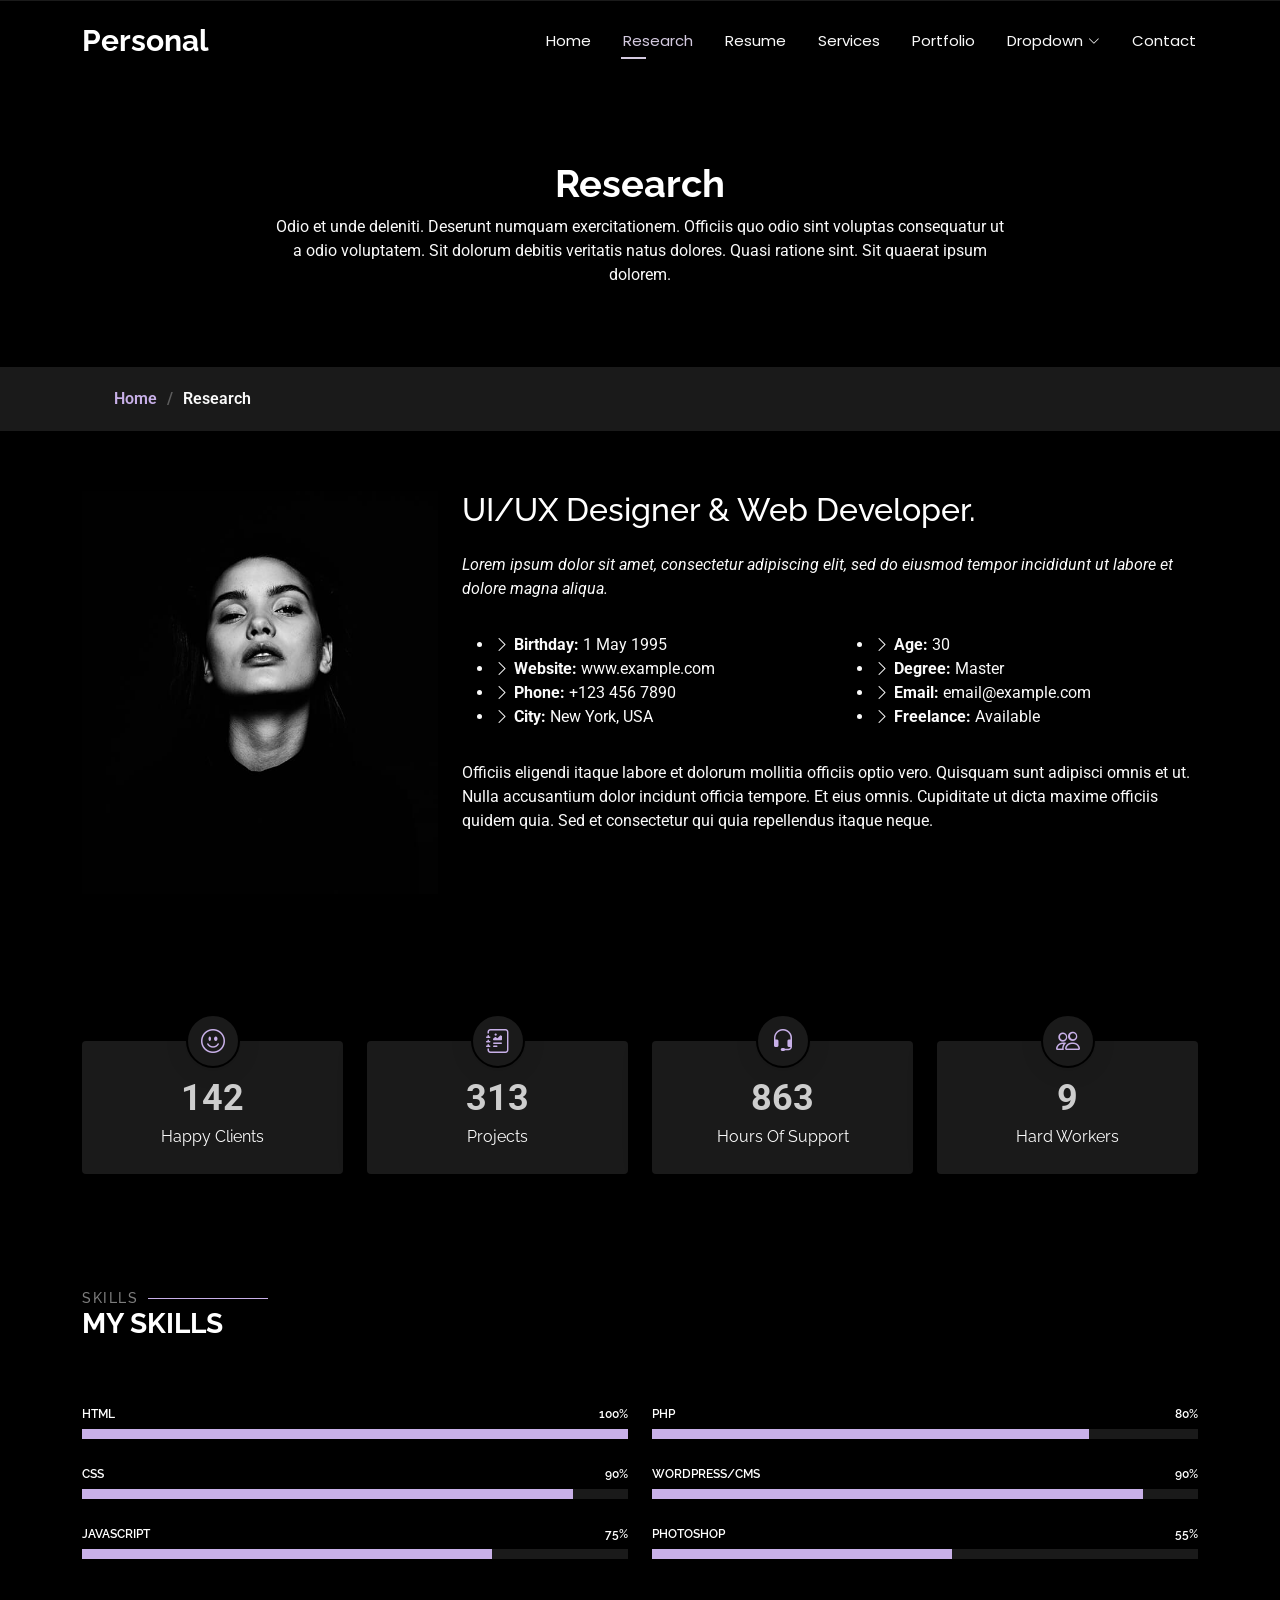
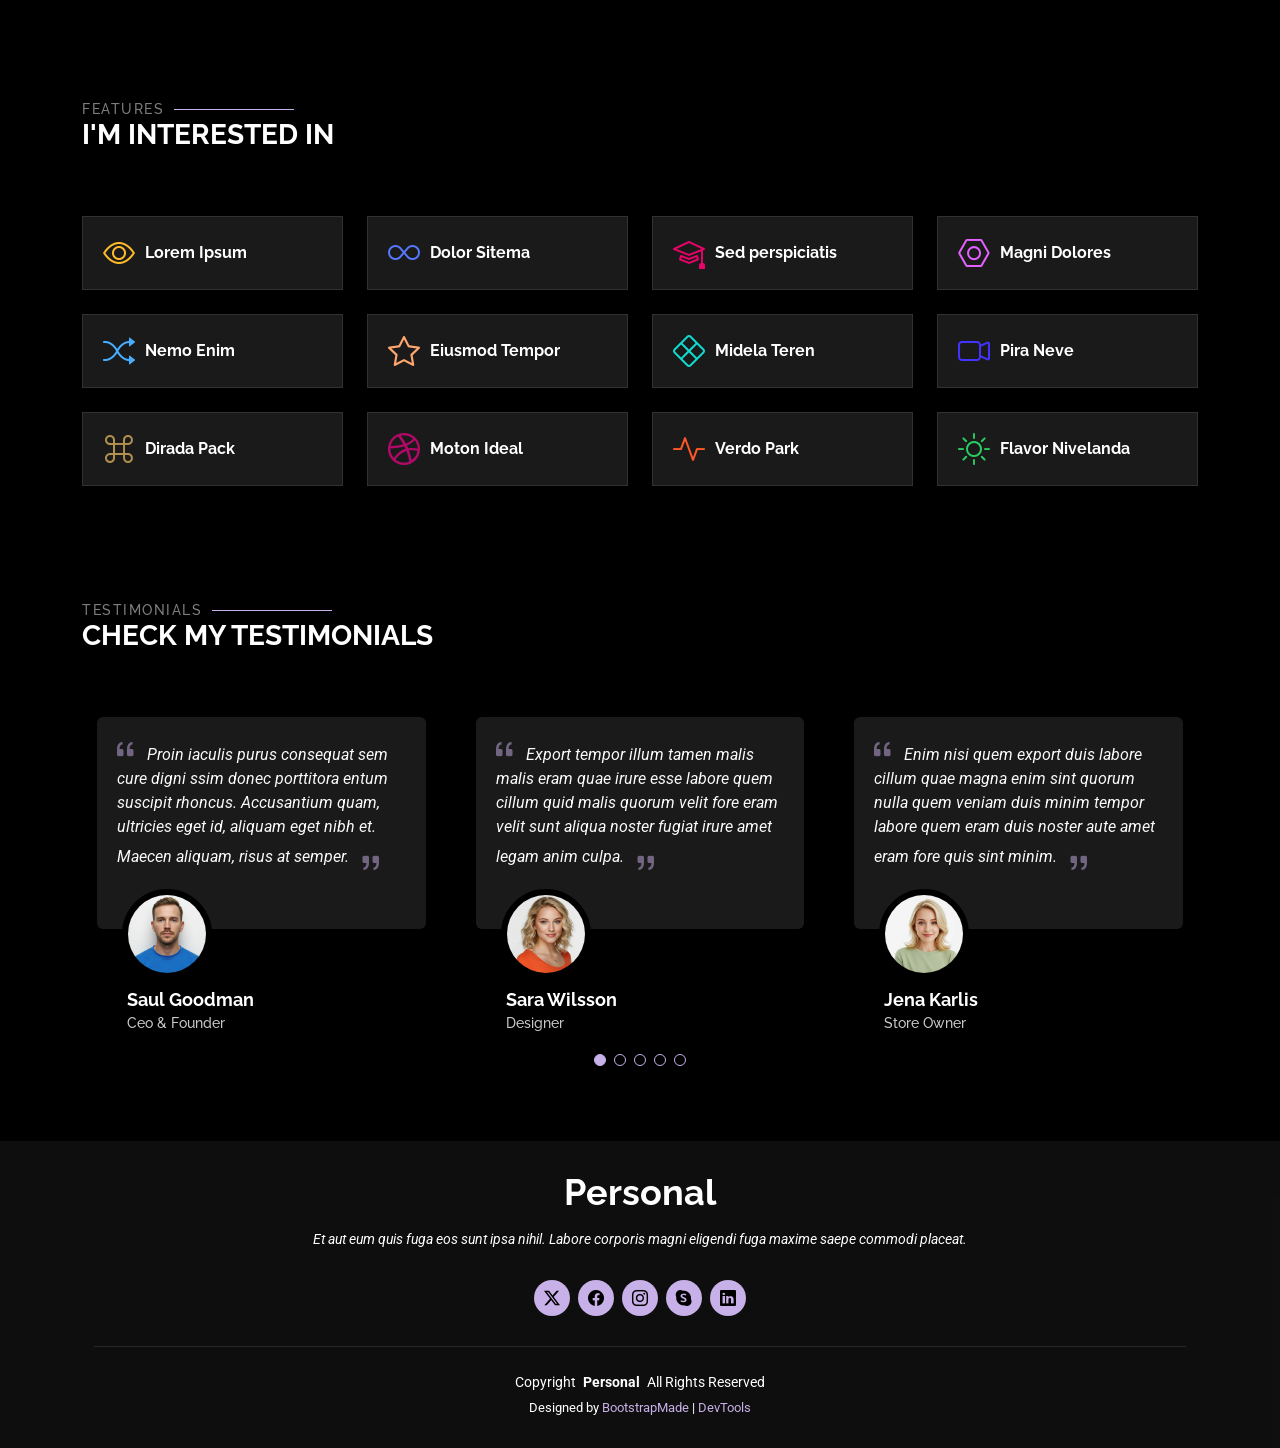
==== commit c11cce6c: "research_section" ====
--- a/about.html
+++ b/about.html
@@ -4,7 +4,7 @@
 <head>
   <meta charset="utf-8">
   <meta content="width=device-width, initial-scale=1.0" name="viewport">
-  <title>About - Personal Bootstrap Template</title>
+  <title>Research - Personal Bootstrap Template</title>
   <meta name="description" content="">
   <meta name="keywords" content="">
 
@@ -36,7 +36,7 @@
   ======================================================== -->
 </head>
 
-<body class="about-page">
+<body class="research-page">
 
   <header id="header" class="header d-flex align-items-center fixed-top">
     <div class="container-fluid container-xl position-relative d-flex align-items-center justify-content-between">
@@ -50,7 +50,7 @@
       <nav id="navmenu" class="navmenu">
         <ul>
           <li><a href="index.html">Home</a></li>
-          <li><a href="about.html" class="active">About</a></li>
+          <li><a href="reserch.html" class="active">Research</a></li>
           <li><a href="resume.html">Resume</a></li>
           <li><a href="services.html">Services</a></li>
           <li><a href="portfolio.html">Portfolio</a></li>
@@ -87,7 +87,7 @@
         <div class="container">
           <div class="row d-flex justify-content-center text-center">
             <div class="col-lg-8">
-              <h1>About</h1>
+              <h1>Research</h1>
               <p class="mb-0">Odio et unde deleniti. Deserunt numquam exercitationem. Officiis quo odio sint voluptas consequatur ut a odio voluptatem. Sit dolorum debitis veritatis natus dolores. Quasi ratione sint. Sit quaerat ipsum dolorem.</p>
             </div>
           </div>
@@ -97,14 +97,14 @@
         <div class="container">
           <ol>
             <li><a href="index.html">Home</a></li>
-            <li class="current">About</li>
+            <li class="current">Research</li>
           </ol>
         </div>
       </nav>
     </div><!-- End Page Title -->
 
     <!-- About Section -->
-    <section id="about" class="about section">
+    <section id="research" class="research section">
 
       <div class="container" data-aos="fade-up" data-aos-delay="100">
 
--- a/assets/css/main.css
+++ b/assets/css/main.css
@@ -22,7 +22,7 @@
   --background-color: #000000; /* Background color for the entire website, including individual sections */
   --default-color: #fafafa; /* Default color used for the majority of the text content across the entire website */
   --heading-color: #ffffff; /* Color for headings, subheadings and title throughout the website */
-  --accent-color: #18d26e; /* Accent color that represents your brand on the website. It's used for buttons, links, and other elements that need to stand out */
+  --accent-color: #C8B0E8; /* Accent color that represents your brand on the website. It's used for buttons, links, and other elements that need to stand out */
   --surface-color: #1a1a1a; /* The surface color is used as a background of boxed elements within sections, such as cards, icon boxes, or other elements that require a visual separation from the global background. */
   --contrast-color: #000000; /* Contrast color for text, ensuring readability against backgrounds of accent, heading, or default colors. */
 }
@@ -30,11 +30,11 @@
 /* Nav Menu Colors - The following color variables are used specifically for the navigation menu. They are separate from the global colors to allow for more customization options */
 :root {
   --nav-color: #fafafa;  /* The default color of the main navmenu links */
-  --nav-hover-color: #18d26e; /* Applied to main navmenu links when they are hovered over or active */
+  --nav-hover-color: #D4CAE0; /* Applied to main navmenu links when they are hovered over or active */
   --nav-mobile-background-color: #1a1a1a; /* Used as the background color for mobile navigation menu */
   --nav-dropdown-background-color: #1a1a1a; /* Used as the background color for dropdown items that appear when hovering over primary navigation items */
   --nav-dropdown-color: #fafafa; /* Used for navigation links of the dropdown items in the navigation menu. */
-  --nav-dropdown-hover-color: #18d26e; /* Similar to --nav-hover-color, this color is applied to dropdown navigation links when they are hovered over. */
+  --nav-dropdown-hover-color: #D4CAE0; /* Similar to --nav-hover-color, this color is applied to dropdown navigation links when they are hovered over. */
 }
 
 /* Color Presets - These classes override global colors when applied to any section or element, providing reuse of the sam color scheme. */
@@ -1473,4 +1473,4 @@
 
 .contact .php-email-form button[type=submit]:hover {
   background: color-mix(in srgb, var(--accent-color), transparent 20%);
-}+}
